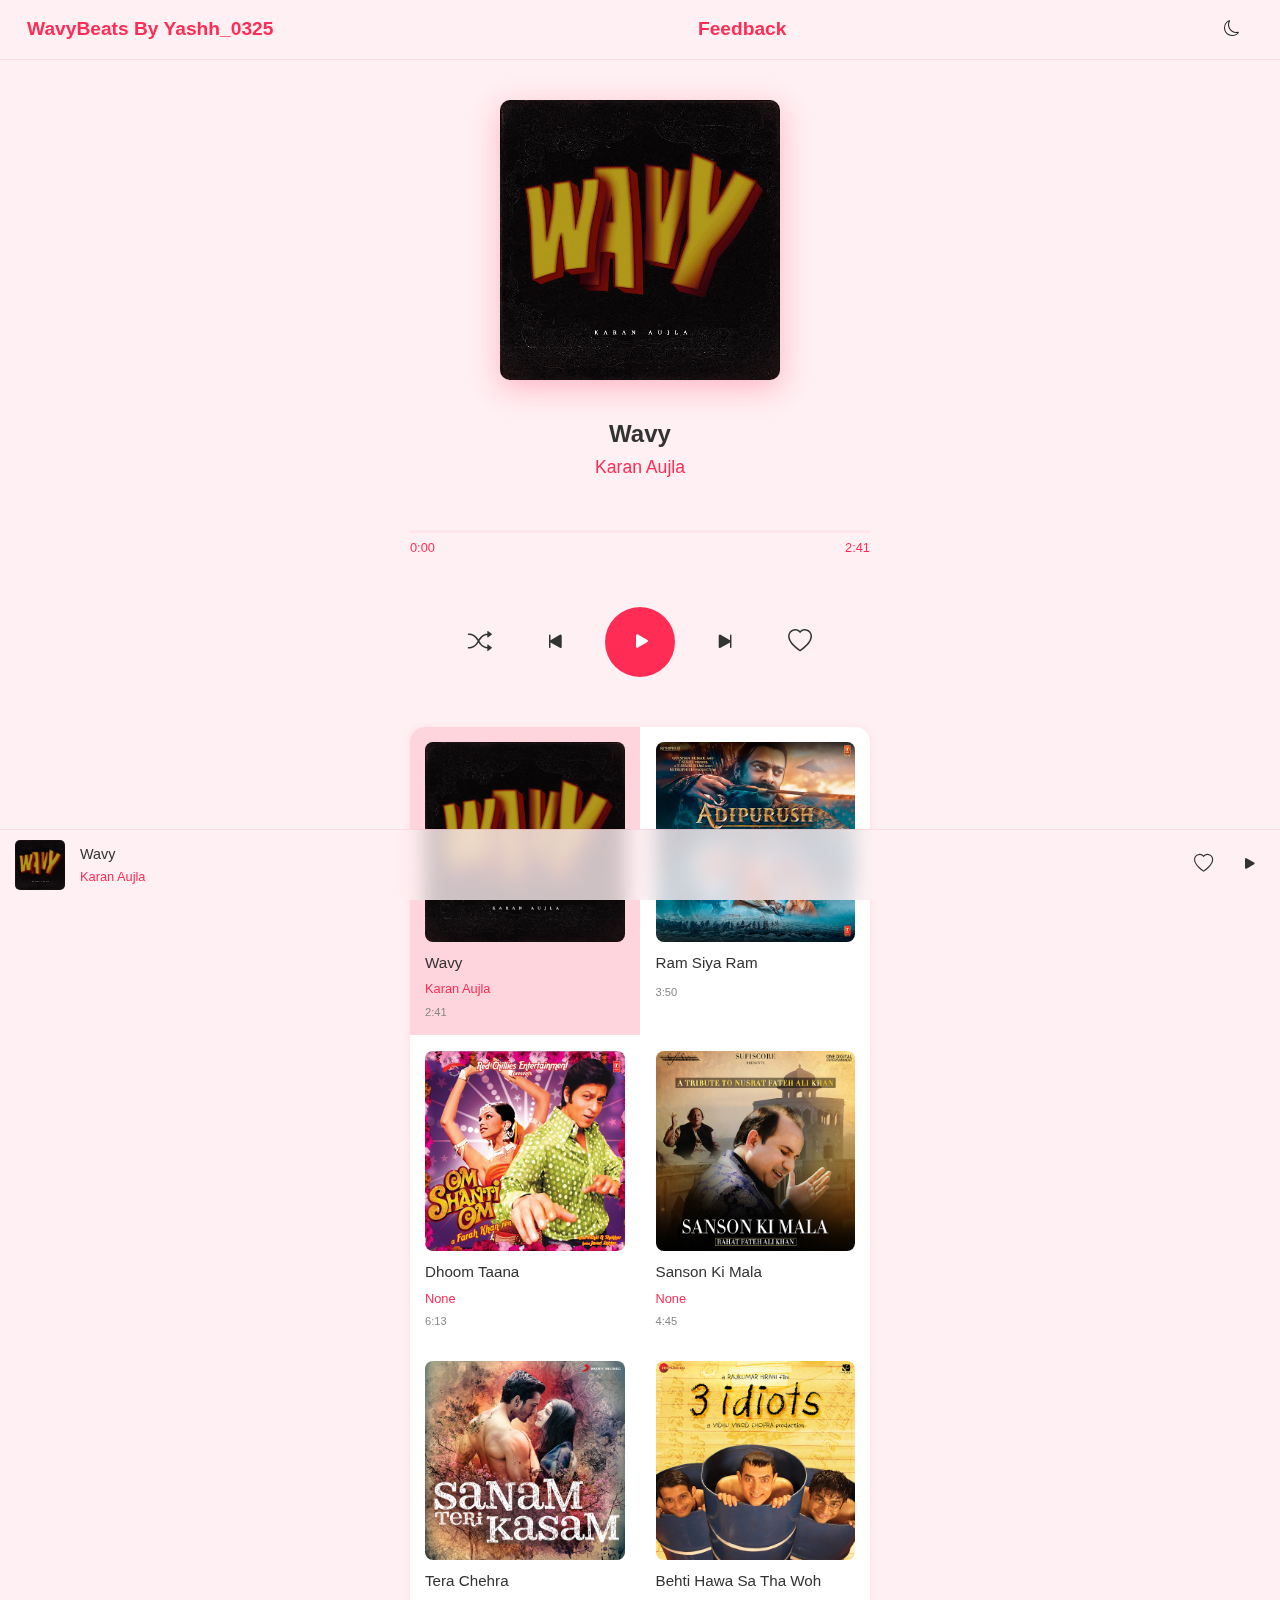
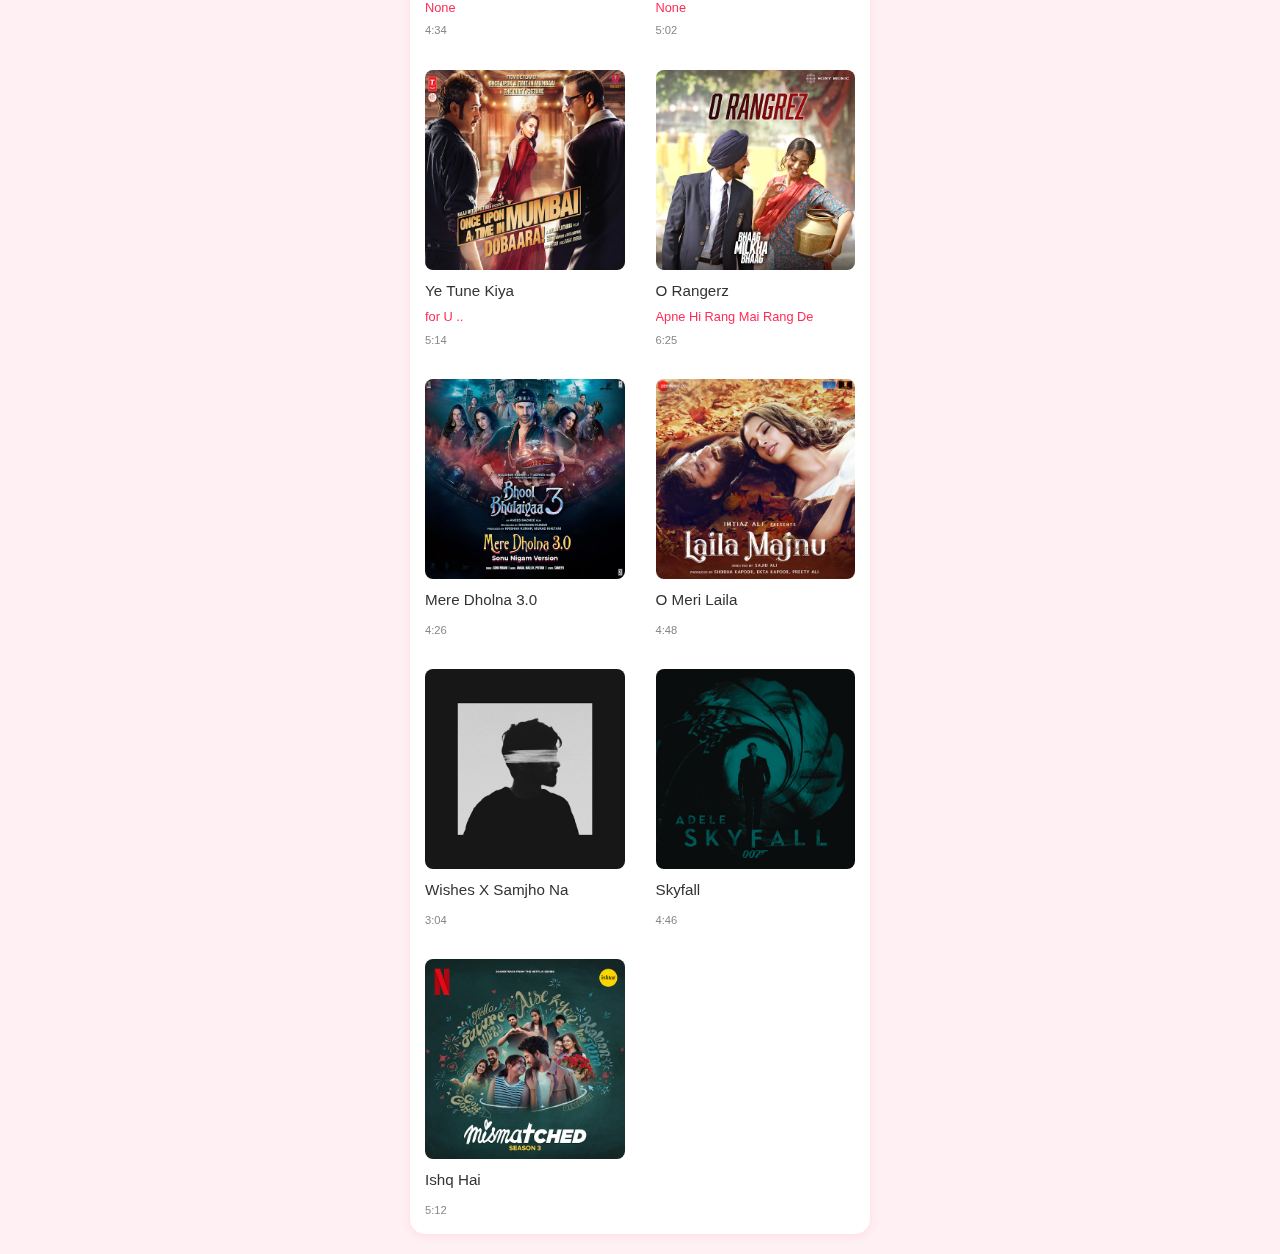
==== index.html @ 480be69a "Add files via upload" ====
<!DOCTYPE html>
<html lang="en">
<head>
  <meta charset="UTF-8">
  <meta name="viewport" content="width=device-width, initial-scale=1">
  <title>WavyBeats</title>
  <link href="https://cdn.jsdelivr.net/npm/bootstrap@5.3.2/dist/css/bootstrap.min.css" rel="stylesheet">
  <link rel="stylesheet" href="https://cdn.jsdelivr.net/npm/bootstrap-icons@1.10.0/font/bootstrap-icons.css">
  <style>
    /* Pink Theme */
    :root {
      --primary-color: #ff2d55;
      --secondary-color: #ff8fab;
      --background-color: #fff0f3;
      --text-color: #333;
      --card-bg: #ffffff;
      --progress-bg: #ffe5ec;
      --navbar-bg: rgba(255, 240, 243, 0.8);
      --now-playing-bg: rgba(255, 240, 243, 0.8);
    }

    .dark-mode {
      --primary-color: #ff758f;
      --secondary-color: #ff8fab;
      --background-color: #2a0a14;
      --text-color: #fff;
      --card-bg: #3a1a24;
      --progress-bg: #4a2a34;
      --navbar-bg: rgba(42, 10, 20, 0.8);
      --now-playing-bg: rgba(42, 10, 20, 0.8);
    }

    body {
      font-family: -apple-system, BlinkMacSystemFont, 'Segoe UI', Roboto, Helvetica, Arial, sans-serif;
      background-color: var(--background-color);
      color: var(--text-color);
      margin: 0;
      padding: 0;
      min-height: 100vh;
      display: flex;
      flex-direction: column;
      transition: all 0.3s ease;
    }

    /* Floating Hearts Animation */
    .hearts-container {
      position: fixed;
      top: 0;
      left: 0;
      width: 100%;
      height: 100%;
      pointer-events: none;
      z-index: -1;
      overflow: hidden;
    }

    .heart {
      position: absolute;
      opacity: 0;
      color: var(--secondary-color);
      animation: float-up 15s linear infinite;
    }

    @keyframes float-up {
      0% {
        transform: translateY(100vh) scale(0);
        opacity: 0;
      }
      10% {
        opacity: 0.7;
      }
      90% {
        opacity: 0.7;
      }
      100% {
        transform: translateY(-20vh) scale(1.5);
        opacity: 0;
      }
    }

    .navbar {
      background-color: var(--navbar-bg);
      backdrop-filter: blur(10px);
      -webkit-backdrop-filter: blur(10px);
      border-bottom: 1px solid rgba(255, 45, 85, 0.1);
      padding: 10px 15px;
    }

    .navbar-brand {
      font-weight: 600;
      font-size: 1.2rem;
      color: var(--primary-color);
    }

    .player-container {
      max-width: 500px;
      margin: 0 auto;
      padding: 20px;
      flex: 1;
      display: flex;
      flex-direction: column;
    }

    .album-art-container {
      position: relative;
      margin: 20px 0 40px;
      align-self: center;
    }

    .album-art {
      width: 280px;
      height: 280px;
      border-radius: 10px;
      object-fit: cover;
      box-shadow: 0 8px 30px rgba(255, 45, 85, 0.3);
    }

    .song-info {
      text-align: center;
      margin-bottom: 30px;
    }

    .song-title {
      font-size: 1.5rem;
      font-weight: 600;
      margin-bottom: 5px;
    }

    .artist {
      font-size: 1.1rem;
      color: var(--primary-color);
      margin-bottom: 0;
    }

    .progress-container {
      margin: 20px 0;
    }

    .progress-bar {
      height: 3px;
      background-color: var(--progress-bg);
      border-radius: 3px;
      position: relative;
    }

    .progress {
      height: 100%;
      background-color: var(--primary-color);
      border-radius: 3px;
      width: 0;
    }

    .progress-handle {
      width: 12px;
      height: 12px;
      background-color: var(--primary-color);
      border-radius: 50%;
      position: absolute;
      top: 50%;
      transform: translate(-50%, -50%);
      left: 0;
      opacity: 0;
      transition: opacity 0.2s;
    }

    .progress-container:hover .progress-handle {
      opacity: 1;
    }

    .time-display {
      display: flex;
      justify-content: space-between;
      font-size: 0.8rem;
      color: var(--primary-color);
      margin-top: 5px;
    }

    .controls {
      display: flex;
      justify-content: center;
      align-items: center;
      gap: 25px;
      margin: 30px 0;
    }

    .control-btn {
      background: none;
      border: none;
      color: var(--text-color);
      font-size: 1.5rem;
      width: 50px;
      height: 50px;
      display: flex;
      align-items: center;
      justify-content: center;
      border-radius: 50%;
      transition: all 0.2s;
    }

    .control-btn:hover {
      color: var(--primary-color);
      transform: scale(1.1);
    }

    .play-btn {
      background-color: var(--primary-color);
      color: #fff;
      width: 70px;
      height: 70px;
    }

    .play-btn i {
      margin-left: 3px;
    }

    .play-btn:hover {
      transform: scale(1.05);
      box-shadow: 0 0 15px var(--secondary-color);
    }

    .now-playing-bar {
      position: fixed;
      bottom: 0;
      left: 0;
      right: 0;
      background-color: var(--now-playing-bg);
      backdrop-filter: blur(10px);
      -webkit-backdrop-filter: blur(10px);
      border-top: 1px solid rgba(255, 45, 85, 0.1);
      padding: 10px 15px;
      display: flex;
      align-items: center;
    }

    .now-playing-img {
      width: 50px;
      height: 50px;
      border-radius: 5px;
      margin-right: 15px;
    }

    .now-playing-info {
      flex: 1;
    }

    .now-playing-title {
      font-size: 0.9rem;
      font-weight: 500;
      margin-bottom: 2px;
    }

    .now-playing-artist {
      font-size: 0.8rem;
      color: var(--primary-color);
    }

    .now-playing-controls {
      display: flex;
      align-items: center;
      gap: 15px;
    }

    .now-playing-btn {
      background: none;
      border: none;
      color: var(--text-color);
      font-size: 1.2rem;
      transition: all 0.2s;
    }

    .now-playing-btn:hover {
      color: var(--primary-color);
      transform: scale(1.1);
    }

    /* Playlist Grid */
    .playlist {
      background-color: var(--card-bg);
      border-radius: 15px;
      margin-top: 20px;
      overflow: hidden;
      box-shadow: 0 2px 10px rgba(255, 45, 85, 0.1);
      display: grid;
      grid-template-columns: repeat(auto-fill, minmax(200px, 1fr));
      gap: 1px;
    }

    .playlist-item {
      padding: 15px;
      display: flex;
      flex-direction: column;
      transition: all 0.3s ease;
    }

    .playlist-item:hover {
      background-color: rgba(255, 45, 85, 0.1);
    }

    .playlist-item.active {
      background-color: rgba(255, 45, 85, 0.2);
    }

    .playlist-item img {
      width: 100%;
      border-radius: 8px;
      margin-bottom: 10px;
      aspect-ratio: 1/1;
      object-fit: cover;
    }

    .playlist-item-title {
      font-weight: 500;
      font-size: 0.95rem;
      margin-bottom: 5px;
      white-space: nowrap;
      overflow: hidden;
      text-overflow: ellipsis;
    }

    .playlist-item-artist {
      font-size: 0.8rem;
      color: var(--primary-color);
      white-space: nowrap;
      overflow: hidden;
      text-overflow: ellipsis;
    }

    .playlist-item-duration {
      font-size: 0.7rem;
      color: #888;
      margin-top: 5px;
    }

    /* Animation for album art */
    @keyframes rotateAlbumArt {
      0% { transform: rotate(0deg); }
      100% { transform: rotate(360deg); }
    }

    .playing .album-art {
      animation: rotateAlbumArt 20s linear infinite;
    }

    /* Heart beat animation for favorite button */
    @keyframes heartBeat {
      0% { transform: scale(1); }
      14% { transform: scale(1.3); }
      28% { transform: scale(1); }
      42% { transform: scale(1.3); }
      70% { transform: scale(1); }
    }

    .favorite.active i {
      color: var(--primary-color);
      animation: heartBeat 1s;
    }

    /* Responsive adjustments */
    @media (max-width: 500px) {
      .album-art {
        width: 240px;
        height: 240px;
      }
      
      .controls {
        gap: 20px;
      }
      
      .playlist {
        grid-template-columns: 1fr;
      }
    }
  </style>
</head>
<body>
  <!-- Floating Hearts Background -->
  <div class="hearts-container" id="heartsContainer"></div>

  <!-- Navigation Bar -->
  <nav class="navbar">
    <div class="container-fluid">
      
      <span class="navbar-brand">WavyBeats By <a class="navbar-brand" target="_blank"  href="https://instagram.com/yashh_0325/">Yashh_0325</a></span>
      <span class="navbar-brand"><a class="navbar-brand" target="_blank"  href="feedback.html">Feedback</a></span>

      <button class="btn" id="themeToggle">
        <i class="bi bi-moon"></i>
      </button>
      
    </div>
  </nav>

  <!-- Main Player -->
  <div class="player-container">
    <div class="album-art-container">
      <img id="album-art" src="covers/Wavy.jpg" alt="Album Art" class="album-art">
    </div>
    
    <div class="song-info">
      <h2 id="song-title" class="song-title">Wavy</h2>
      <p id="artist" class="artist">Karan Aujla</p>
    </div>
    
    <div class="progress-container">
      <div class="progress-bar">
        <div class="progress" id="progress"></div>
        <div class="progress-handle"></div>
      </div>
      <div class="time-display">
        <span id="current-time">0:00</span>
        <span id="duration">2:41</span>
      </div>
    </div>
    
    <div class="controls">
      <button class="control-btn" id="shuffle">
        <i class="bi bi-shuffle"></i>
      </button>
      
      
      <button class="control-btn" id="prev">
        <i class="bi bi-skip-start-fill"></i>
      </button>
      <button class="control-btn play-btn" id="play">
        <i class="bi bi-play-fill"></i>
      </button>
      <button class="control-btn" id="next">
        <i class="bi bi-skip-end-fill"></i>
      </button>
      <button class="control-btn favorite" id="favorite">
        <i class="bi bi-heart"></i>
      </button>
    </div>
    
    <!-- Playlist Grid -->
    <div class="playlist" id="playlist">
      <!-- Songs will be added dynamically -->
    </div>
  </div>

  <!-- Now Playing Bar -->
  <div class="now-playing-bar" id="nowPlayingBar">
    <img id="now-playing-img" src="covers/Wavy.jpg" alt="Now Playing" class="now-playing-img">
    <div class="now-playing-info">
      <div id="now-playing-title" class="now-playing-title">Wavy</div>
      <div id="now-playing-artist" class="now-playing-artist">Karan Aujla</div>
    </div>
    <div class="now-playing-controls">
      <button class="now-playing-btn favorite" id="now-playing-favorite">
        <i class="bi bi-heart"></i>
      </button>
      <button class="now-playing-btn" id="now-playing-play">
        <i class="bi bi-play-fill"></i>
      </button>
    </div>
  </div>

  <audio id="audio"></audio>

  <script>
    // Songs data
    const songs = [
      {
        title: "Wavy",
        artist: "Karan Aujla",
        src: "song/first.mp3",
        cover: "covers/Wavy.jpg",
        duration: "2:41"
      },
      {
        title: "Ram Siya Ram",
        artist: "",
        src: "song/Ram Siya Ram-yt.savetube.me.mp3",
        cover: "covers/ramsiyaram.jpg",
        duration: "3:50"
      },
      {
        title: "Dhoom Taana",
        artist: "None",
        src: "song/Dhoom Taana-yt.savetube.me.mp3",
        cover: "covers/dhoom.jpg",
        duration: "6:13"
      },
      {
        title: "Sanson Ki Mala",
        artist: "None",
        src: "song/Sanson Ki Mala-yt.savetube.me.mp3",
        cover: "covers/saso.jpg",
        duration: "4:45"
      },
      {
        title: "Tera Chehra",
        artist: "None",
        src: "song/Tera Chehra-yt.savetube.me.mp3",
        cover: "covers/tera.jpg",
        duration: "4:34"
      },
      {
        title: "Behti Hawa Sa Tha Woh",
        artist: "None",
        src: "song/Behti Hawa Sa Tha Woh-yt.savetube.me.mp3",
        cover: "covers/3idi.jpg",
        duration: "5:02"
      },
      {
        title: "Ye Tune Kiya",
        artist: "for U ..",
        src: "song/YE TUNE KYA KIYA-yt.savetube.me.mp3",
        cover: "covers/yetunekiya.jpg",
        duration: "5:14"
      },
      {
        title: "O Rangerz",
        artist: "Apne Hi Rang Mai Rang De",
        src: "song/O Rangrez - Lyrical Video _ Bhaag Milkha Bhaag _ Farhan, Sonam _ Shreya Ghoshal, Javed Bashir-yt.savetube.me.mp3",
        cover: "covers/apnerang.jpg",
        duration: "6:25"
      },
      {
        title: "Mere Dholna 3.0",
        artist: " ",
        src: "song/Mere Dholna 3.0 (Sonu Nigam Version) (From _Bhool Bhulaiyaa 3_)-yt.savetube.me.mp3",
        cover: "covers/dhloa.jpg",
        duration: "4:26"
      },
      {
        title: "O Meri Laila",
        artist: " ",
        src: "song/O Meri Laila - Lyrical _ Laila Majnu _ Atif Aslam & Jyotica Tangri _ Avinash Tiwary & Tripti Dimri-yt.savetube.me.mp3",
        cover: "covers/laila.jpg",
        duration: "4:48"
      },
      {
        title: "Wishes X Samjho Na",
        artist: "",
        src: "song/Wishes X Samjho Na-yt.savetube.me.mp3",
        cover: "covers/wisha.jpg",
        duration: "3:04"
      },
      {
        title: "Skyfall",
        artist: "",
        src: "song/Skyfall-yt.savetube.me.mp3",
        cover: "covers/skyfall.jpg",
        duration: "4:46"
      },
      {
        title: "Ishq Hai",
        artist: "",
        src: "song/Ishq Hai-yt.savetube.me.mp3",
        cover: "covers/ishp.jpg",
        duration: "5:12"
      },
      
    ];

    // DOM elements
    const audio = document.getElementById('audio');
    const playBtn = document.getElementById('play');
    const prevBtn = document.getElementById('prev');
    const nextBtn = document.getElementById('next');
    const shuffleBtn = document.getElementById('shuffle');
    const favoriteBtn = document.getElementById('favorite');
    const nowPlayingFavoriteBtn = document.getElementById('now-playing-favorite');
    const nowPlayingPlayBtn = document.getElementById('now-playing-play');
    const progress = document.getElementById('progress');
    const progressBar = document.querySelector('.progress-bar');
    const currentTimeEl = document.getElementById('current-time');
    const durationEl = document.getElementById('duration');
    const albumArt = document.getElementById('album-art');
    const songTitle = document.getElementById('song-title');
    const artist = document.getElementById('artist');
    const nowPlayingImg = document.getElementById('now-playing-img');
    const nowPlayingTitle = document.getElementById('now-playing-title');
    const nowPlayingArtist = document.getElementById('now-playing-artist');
    const playlistEl = document.getElementById('playlist');
    const themeToggle = document.getElementById('themeToggle')
    // Current song index
    let currentSongIndex = 0;
    let isPlaying = false;
    let isShuffle = false;
    let isRepeat = false;

    // Create floating hearts
    function createHearts() {
      const heartsContainer = document.getElementById('heartsContainer');
      const heartIcons = ['❤️', '🧡', '💛', '💚', '💙', '💜', '🤎', '🖤', '🤍'];
      
      for (let i = 0; i < 20; i++) {
        const heart = document.createElement('div');
        heart.classList.add('heart');
        heart.innerHTML = heartIcons[Math.floor(Math.random() * heartIcons.length)];
        
        // Random position and delay
        heart.style.left = `${Math.random() * 100}%`;
        heart.style.animationDelay = `${Math.random() * 15}s`;
        heart.style.fontSize = `${Math.random() * 20 + 10}px`;
        
        heartsContainer.appendChild(heart);
      }
    }

    // Load song
    function loadSong(song) {
      songTitle.textContent = song.title;
      artist.textContent = song.artist;
      albumArt.src = song.cover;
      audio.src = song.src;
      durationEl.textContent = song.duration;
      
      // Update now playing bar
      nowPlayingImg.src = song.cover;
      nowPlayingTitle.textContent = song.title;
      nowPlayingArtist.textContent = song.artist;
    }

    // Play song
    function playSong() {
      isPlaying = true;
      playBtn.querySelector('i').classList.remove('bi-play-fill');
      playBtn.querySelector('i').classList.add('bi-pause-fill');
      nowPlayingPlayBtn.querySelector('i').classList.remove('bi-play-fill');
      nowPlayingPlayBtn.querySelector('i').classList.add('bi-pause-fill');
      document.querySelector('.album-art-container').parentElement.classList.add('playing');
      audio.play();
    }

    // Pause song
    function pauseSong() {
      isPlaying = false;
      playBtn.querySelector('i').classList.add('bi-play-fill');
      playBtn.querySelector('i').classList.remove('bi-pause-fill');
      nowPlayingPlayBtn.querySelector('i').classList.add('bi-play-fill');
      nowPlayingPlayBtn.querySelector('i').classList.remove('bi-pause-fill');
      document.querySelector('.album-art-container').parentElement.classList.remove('playing');
      audio.pause();
    }

    // Previous song
    function prevSong() {
      currentSongIndex--;
      if (currentSongIndex < 0) {
        currentSongIndex = songs.length - 1;
      }
      loadSong(songs[currentSongIndex]);
      if (isPlaying) playSong();
      updateActivePlaylistItem();
    }

    // Next song
    function nextSong() {
      if (isShuffle) {
        shuffleSong();
        return;
      }
      
      currentSongIndex++;
      if (currentSongIndex > songs.length - 1) {
        currentSongIndex = 0;
      }
      loadSong(songs[currentSongIndex]);
      if (isPlaying) playSong();
      updateActivePlaylistItem();
    }

    // Shuffle songs
    function shuffleSong() {
      let newIndex;
      do {
        newIndex = Math.floor(Math.random() * songs.length);
      } while (newIndex === currentSongIndex && songs.length > 1);
      
      currentSongIndex = newIndex;
      loadSong(songs[currentSongIndex]);
      if (isPlaying) playSong();
      updateActivePlaylistItem();
    }

    // Update progress bar
    function updateProgress(e) {
      const { duration, currentTime } = e.srcElement;
      const progressPercent = (currentTime / duration) * 100;
      progress.style.width = `${progressPercent}%`;
      
      // Calculate display for current time
      const currentMinutes = Math.floor(currentTime / 60);
      let currentSeconds = Math.floor(currentTime % 60);
      if (currentSeconds < 10) {
        currentSeconds = `0${currentSeconds}`;
      }
      currentTimeEl.textContent = `${currentMinutes}:${currentSeconds}`;
    }

    // Set progress bar
    function setProgress(e) {
      const width = this.clientWidth;
      const clickX = e.offsetX;
      const duration = audio.duration;
      audio.currentTime = (clickX / width) * duration;
    }

    // Update playlist active item
    function updateActivePlaylistItem() {
      const playlistItems = document.querySelectorAll('.playlist-item');
      playlistItems.forEach(item => item.classList.remove('active'));
      playlistItems[currentSongIndex].classList.add('active');
    }

    // Initialize playlist
    function initPlaylist() {
      songs.forEach((song, index) => {
        const playlistItem = document.createElement('div');
        playlistItem.classList.add('playlist-item');
        if (index === currentSongIndex) {
          playlistItem.classList.add('active');
        }
        
        playlistItem.innerHTML = `
          <img src="${song.cover}" alt="${song.title}" class="playlist-item-img">
          <div class="playlist-item-title">${song.title}</div>
          <div class="playlist-item-artist">${song.artist}</div>
          <div class="playlist-item-duration">${song.duration}</div>
        `;
        
        playlistItem.addEventListener('click', () => {
          currentSongIndex = index;
          loadSong(songs[currentSongIndex]);
          playSong();
          updateActivePlaylistItem();
        });
        
        playlistEl.appendChild(playlistItem);
      });
    }

    // Event listeners
    playBtn.addEventListener('click', () => {
      isPlaying ? pauseSong() : playSong();
    });

    nowPlayingPlayBtn.addEventListener('click', () => {
      isPlaying ? pauseSong() : playSong();
    });

    prevBtn.addEventListener('click', prevSong);
    nextBtn.addEventListener('click', nextSong);

    shuffleBtn.addEventListener('click', () => {
      isShuffle = !isShuffle;
      shuffleBtn.classList.toggle('active', isShuffle);
    });

    favoriteBtn.addEventListener('click', function() {
      this.classList.toggle('active');
    });

    nowPlayingFavoriteBtn.addEventListener('click', function() {
      this.classList.toggle('active');
      favoriteBtn.classList.toggle('active');
    });

    audio.addEventListener('timeupdate', updateProgress);
    audio.addEventListener('ended', nextSong);
    progressBar.addEventListener('click', setProgress);

    // Theme toggle
    themeToggle.addEventListener('click', function() {
      document.body.classList.toggle('dark-mode');
      const icon = this.querySelector('i');
      if (document.body.classList.contains('dark-mode')) {
        icon.classList.remove('bi-moon');
        icon.classList.add('bi-sun');
      } else {
        icon.classList.remove('bi-sun');
        icon.classList.add('bi-moon');
      }
    });

    // Initialize
    createHearts();
    loadSong(songs[currentSongIndex]);
    initPlaylist();
  </script>
  
</body>
</html>
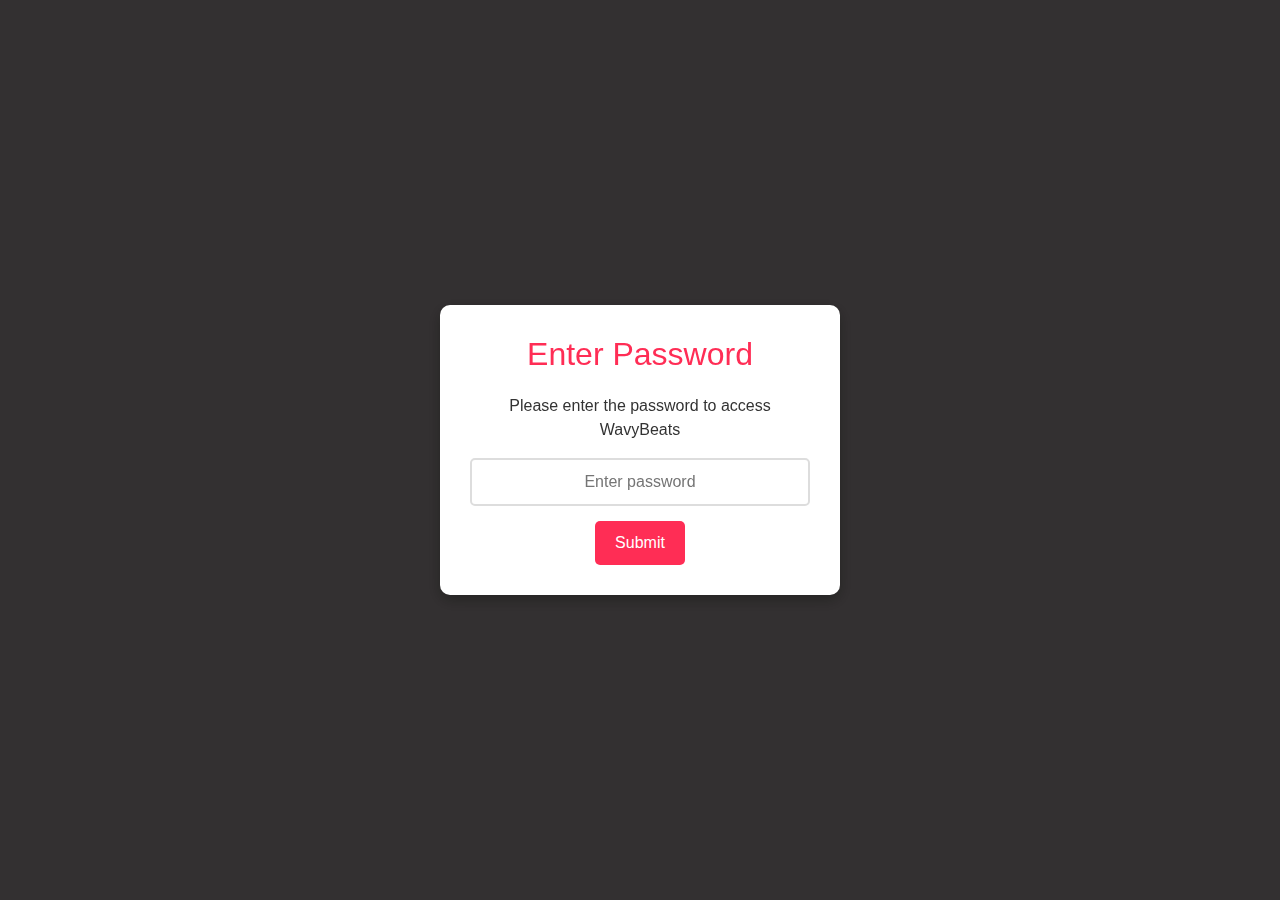
==== commit b57d284e: "Update index.html" ====
--- a/index.html
+++ b/index.html
@@ -7,8 +7,67 @@
   <link href="https://cdn.jsdelivr.net/npm/bootstrap@5.3.2/dist/css/bootstrap.min.css" rel="stylesheet">
   <link rel="stylesheet" href="https://cdn.jsdelivr.net/npm/bootstrap-icons@1.10.0/font/bootstrap-icons.css">
   <style>
-    /* Pink Theme */
-    :root {
+    /* Password Protection Modal */
+    .password-modal {
+      position: fixed;
+      top: 0;
+      left: 0;
+      width: 100%;
+      height: 100%;
+      background-color: rgba(0, 0, 0, 0.8);
+      display: flex;
+      justify-content: center;
+      align-items: center;
+      z-index: 1000;
+    }
+    
+    .password-box {
+      background-color: #fff;
+      padding: 30px;
+      border-radius: 10px;
+      text-align: center;
+      max-width: 400px;
+      width: 90%;
+      box-shadow: 0 5px 15px rgba(0, 0, 0, 0.3);
+    }
+    
+    .password-box h2 {
+      color: #ff2d55;
+      margin-bottom: 20px;
+    }
+    
+    .password-box input {
+      width: 100%;
+      padding: 10px;
+      margin-bottom: 15px;
+      border: 2px solid #ddd;
+      border-radius: 5px;
+      font-size: 16px;
+      text-align: center;
+    }
+    
+    .password-box button {
+      background-color: #ff2d55;
+      color: white;
+      border: none;
+      padding: 10px 20px;
+      border-radius: 5px;
+      cursor: pointer;
+      font-size: 16px;
+      transition: all 0.3s;
+    }
+    
+    .password-box button:hover {
+      background-color: #ff1a45;
+    }
+    
+    .error-message {
+      color: #ff2d55;
+      margin-top: 10px;
+      display: none;
+    }
+     /* Pink Theme */
+     :root {
       --primary-color: #ff2d55;
       --secondary-color: #ff8fab;
       --background-color: #fff0f3;
@@ -370,9 +429,19 @@
         grid-template-columns: 1fr;
       }
     }
+
   </style>
 </head>
 <body>
+  <div class="password-modal" id="passwordModal">
+    <div class="password-box">
+      <h2>Enter Password</h2>
+      <p>Please enter the password to access WavyBeats</p>
+      <input type="password" id="passwordInput" placeholder="Enter password">
+      <button id="submitPassword">Submit</button>
+      <p class="error-message" id="errorMessage">Incorrect password. Please try again.</p>
+    </div>
+  </div>
   <!-- Floating Hearts Background -->
   <div class="hearts-container" id="heartsContainer"></div>
 
@@ -458,6 +527,52 @@
   <audio id="audio"></audio>
 
   <script>
+    // Password Protection
+    const passwordModal = document.getElementById('passwordModal');
+    const passwordInput = document.getElementById('passwordInput');
+    const submitPassword = document.getElementById('submitPassword');
+    const errorMessage = document.getElementById('errorMessage');
+    const correctPassword = "SY2010";
+    
+    // Check if password is already entered (using localStorage)
+    const isAuthenticated = localStorage.getItem('wavybeatsAuthenticated') === 'true';
+    
+    if (!isAuthenticated) {
+      // Show password modal
+      passwordModal.style.display = 'flex';
+      
+      // Hide all other content
+      document.querySelector('.hearts-container').style.display = 'none';
+      document.querySelector('.navbar').style.display = 'none';
+      document.querySelector('.player-container').style.display = 'none';
+      document.querySelector('.now-playing-bar').style.display = 'none';
+    }
+    
+    submitPassword.addEventListener('click', () => {
+      if (passwordInput.value === correctPassword) {
+        // Correct password
+        passwordModal.style.display = 'none';
+        localStorage.setItem('wavybeatsAuthenticated', 'true');
+        
+        // Show all content
+        document.querySelector('.hearts-container').style.display = 'block';
+        document.querySelector('.navbar').style.display = 'flex';
+        document.querySelector('.player-container').style.display = 'flex';
+        document.querySelector('.now-playing-bar').style.display = 'flex';
+      } else {
+        // Incorrect password
+        errorMessage.style.display = 'block';
+        passwordInput.value = '';
+        passwordInput.focus();
+      }
+    });
+    
+    // Also allow Enter key to submit password
+    passwordInput.addEventListener('keypress', (e) => {
+      if (e.key === 'Enter') {
+        submitPassword.click();
+      }
+    });
     // Songs data
     const songs = [
       {
@@ -783,4 +898,4 @@
   </script>
   
 </body>
-</html>+</html>
